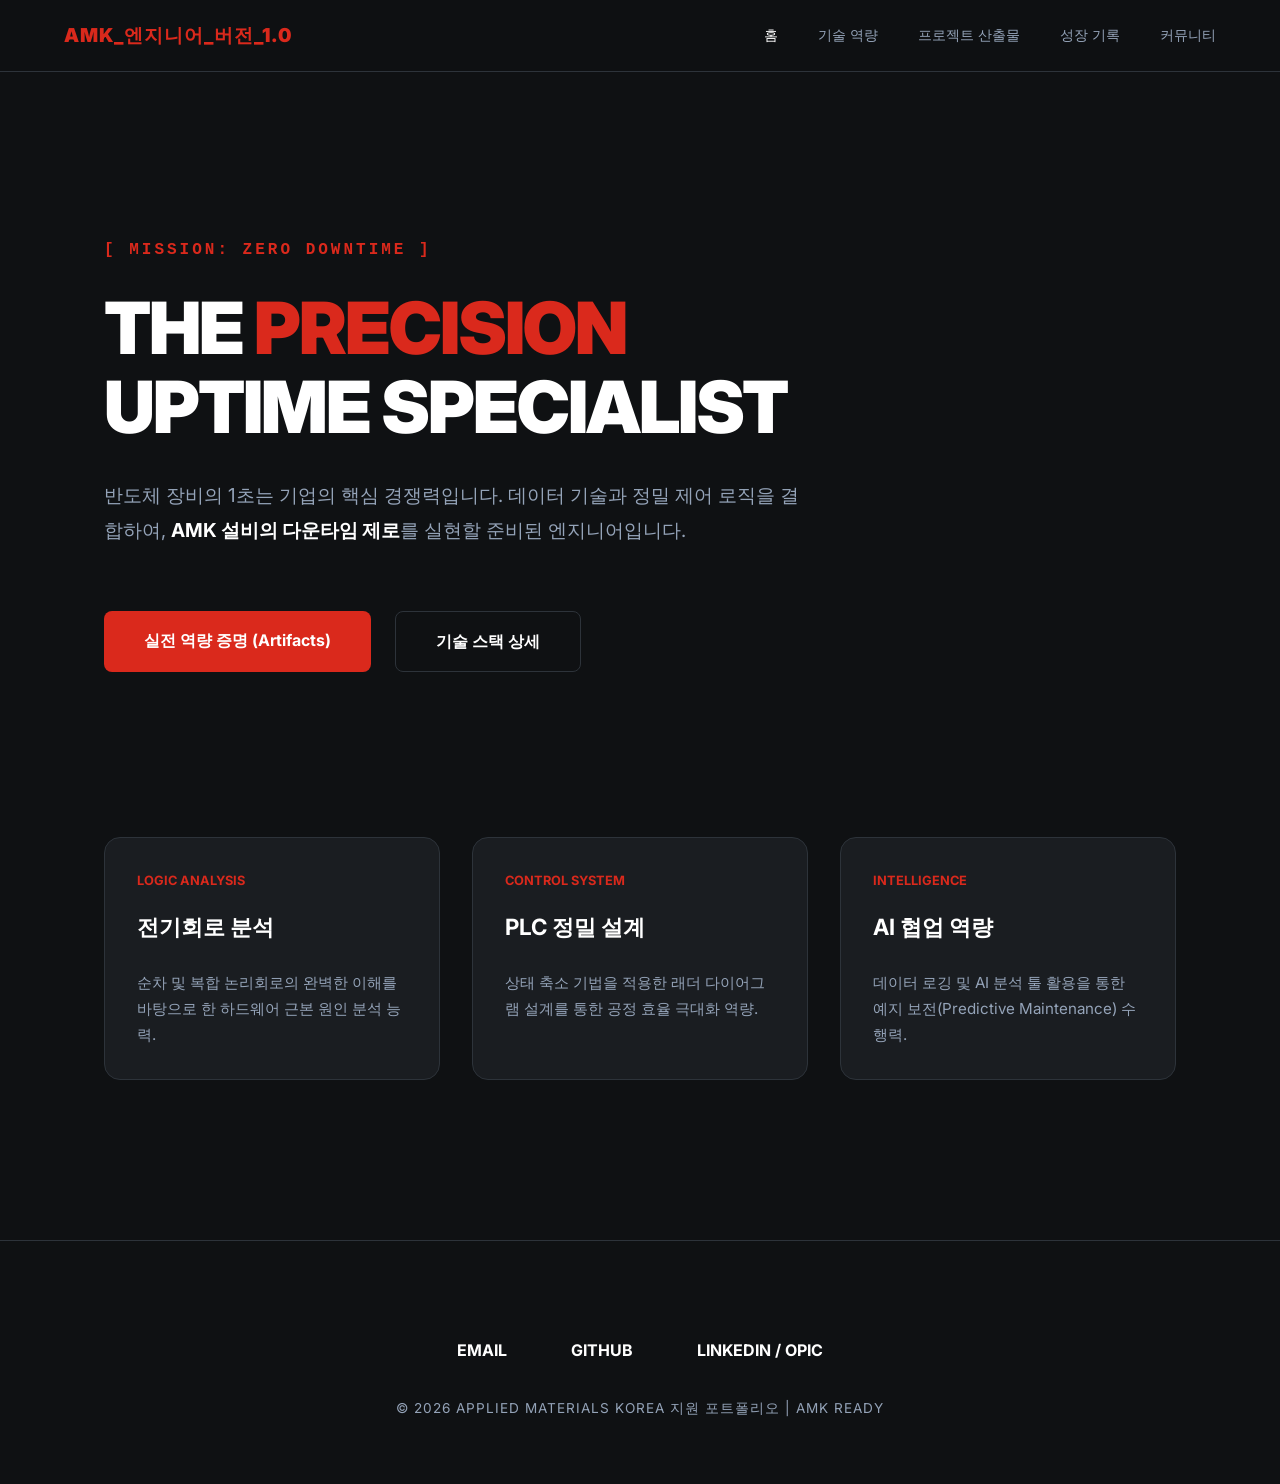
==== index.html @ 0b057149 "Add files via upload" ====
<!DOCTYPE html>
<html lang="ko">
<head>
    <meta charset="UTF-8">
    <meta name="viewport" content="width=device-width, initial-scale=1.0">
    <title>AMK Portfolio | Command Center</title>
    <link rel="stylesheet" href="index.css">
</head>
<body>
    <nav>
        <div class="logo">AMK_엔지니어_버전_1.0</div>
        <div class="nav-links">
            <a href="index.html" class="active">홈</a>
            <a href="stack.html">기술 역량</a>
            <a href="artifacts.html">프로젝트 산출물</a>
            <a href="log.html">성장 기록</a>
            <a href="community.html">커뮤니티</a>
        </div>
    </nav>

    <main class="container">
        <section class="hero animate-in">
            <p style="color: var(--primary-red); font-weight: 700; letter-spacing: 3px; margin-bottom: 1.5rem; font-family: 'Courier New', monospace;">[ MISSION: ZERO DOWNTIME ]</p>
            <h1>THE <span class="highlight">PRECISION</span><br>UPTIME SPECIALIST</h1>
            <p style="max-width: 700px; color: var(--text-muted); font-size: 1.2rem; line-height: 1.8; margin-bottom: 4rem;">
                반도체 장비의 1초는 기업의 핵심 경쟁력입니다. 데이터 기술과 정밀 제어 로직을 결합하여, 
                <span style="color: white; font-weight: bold;">AMK 설비의 다운타임 제로</span>를 실현할 준비된 엔지니어입니다.
            </p>
            
            <div style="display: flex; gap: 1.5rem; flex-wrap: wrap;">
                <a href="artifacts.html" class="cta-button">실전 역량 증명 (Artifacts)</a>
                <a href="stack.html" class="cta-button" style="background: transparent; border: 1px solid var(--border-color);">기술 스택 상세</a>
            </div>
        </section>

        <!-- 핵심 역량 인터랙티브 카드 -->
        <section style="display: grid; grid-template-columns: repeat(auto-fit, minmax(300px, 1fr)); gap: 2rem; padding-bottom: 10rem;">
            <div class="glass-card animate-in">
                <div style="font-size: 0.8rem; color: var(--primary-red); font-weight: bold; margin-bottom: 1rem;">LOGIC ANALYSIS</div>
                <h3 style="margin-bottom: 1.5rem; font-size: 1.4rem;">전기회로 분석</h3>
                <p style="color: var(--text-muted); font-size: 0.95rem;">순차 및 복합 논리회로의 완벽한 이해를 바탕으로 한 하드웨어 근본 원인 분석 능력.</p>
            </div>
            <div class="glass-card animate-in" style="transition-delay: 0.1s;">
                <div style="font-size: 0.8rem; color: var(--primary-red); font-weight: bold; margin-bottom: 1rem;">CONTROL SYSTEM</div>
                <h3 style="margin-bottom: 1.5rem; font-size: 1.4rem;">PLC 정밀 설계</h3>
                <p style="color: var(--text-muted); font-size: 0.95rem;">상태 축소 기법을 적용한 래더 다이어그램 설계를 통한 공정 효율 극대화 역량.</p>
            </div>
            <div class="glass-card animate-in" style="transition-delay: 0.2s;">
                <div style="font-size: 0.8rem; color: var(--primary-red); font-weight: bold; margin-bottom: 1rem;">INTELLIGENCE</div>
                <h3 style="margin-bottom: 1.5rem; font-size: 1.4rem;">AI 협업 역량</h3>
                <p style="color: var(--text-muted); font-size: 0.95rem;">데이터 로깅 및 AI 분석 툴 활용을 통한 예지 보전(Predictive Maintenance) 수행력.</p>
            </div>
        </section>
    </main>

    <footer>
        <div style="margin-bottom: 2rem; display: flex; justify-content: center; gap: 4rem; font-weight: bold; font-size: 1rem;">
            <a href="mailto:your-email@outlook.com" style="color: var(--text-main); text-decoration: none;">EMAIL</a>
            <a href="https://github.com/your-username" target="_blank" style="color: var(--text-main); text-decoration: none;">GITHUB</a>
            <a href="#" style="color: var(--text-main); text-decoration: none;">LINKEDIN / OPIC</a>
        </div>
        <p style="font-size: 0.85rem; color: var(--text-muted); letter-spacing: 1px;">&copy; 2026 APPLIED MATERIALS KOREA 지원 포트폴리오 | AMK READY</p>
    </footer>

    <script src="script.js"></script>
</body>
</html>
---- index.css ----
@import url('https://fonts.googleapis.com/css2?family=Inter:wght@300;400;700;900&display=swap');

:root {
    --primary-red: #da291c;
    --bg-dark: #0f1113; /* 약간의 네이비 톤이 섞인 자연스러운 다크 */
    --card-bg: #1a1d21;
    --text-main: #ffffff;
    --text-muted: #94a3b8;
    --border-color: #2d333a;
}

* { margin: 0; padding: 0; box-sizing: border-box; font-family: 'Inter', -apple-system, BlinkMacSystemFont, "Segoe UI", Roboto, sans-serif; }

body {
    background-color: var(--bg-dark);
    color: var(--text-main);
    overflow-x: hidden;
    line-height: 1.7;
}

.container { max-width: 1200px; margin: 0 auto; padding: 0 5%; }

/* Navigation: 더 깔끔하고 자연스럽게 */
nav {
    display: flex;
    justify-content: space-between;
    align-items: center;
    padding: 1.2rem 5%;
    background: rgba(15, 17, 19, 0.9);
    backdrop-filter: blur(10px);
    border-bottom: 1px solid var(--border-color);
    position: sticky;
    top: 0;
    z-index: 1000;
}

.logo { 
    font-weight: 900; 
    letter-spacing: 1px; 
    color: var(--primary-red); 
    font-size: 1.2rem;
}

.nav-links { display: flex; gap: 2.5rem; }
.nav-links a { 
    text-decoration: none; 
    color: var(--text-muted); 
    font-size: 0.9rem; 
    font-weight: 500;
    transition: 0.3s ease;
}
.nav-links a:hover, .nav-links a.active { color: var(--text-main); }

/* Hero Section: 과하지 않은 웅장함 */
.hero {
    min-height: 85vh;
    display: flex;
    flex-direction: column;
    justify-content: center;
    padding: 4rem 0;
}
.hero h1 { 
    font-size: 4.5rem; 
    font-weight: 900; 
    line-height: 1.1; 
    margin-bottom: 2rem; 
    letter-spacing: -2px; 
}
.highlight { color: var(--primary-red); }

/* Buttons: 둥근 모서리로 더 자연스럽게 */
.cta-button {
    display: inline-block;
    padding: 1rem 2.5rem;
    background: var(--primary-red);
    color: white;
    text-decoration: none;
    font-weight: 700;
    font-size: 1rem;
    border-radius: 8px;
    transition: 0.3s;
    text-align: center;
    border: none;
    cursor: pointer;
}
.cta-button:hover { 
    transform: translateY(-2px);
    box-shadow: 0 10px 25px rgba(218, 41, 28, 0.3);
}

/* Projects & Cards */
.glass-card {
    background: var(--card-bg);
    border: 1px solid var(--border-color);
    padding: 2rem;
    border-radius: 16px;
    transition: 0.4s cubic-bezier(0.4, 0, 0.2, 1);
}
.glass-card:hover { 
    border-color: var(--primary-red);
    transform: translateY(-5px);
}

.project-section {
    display: flex;
    gap: 4rem;
    align-items: center;
    margin: 8rem 0;
}
.image-placeholder {
    flex: 1;
    overflow: hidden;
    border-radius: 12px;
    border: 1px solid var(--border-color);
    aspect-ratio: 16/10;
}
.image-placeholder img { width: 100%; height: 100%; object-fit: cover; }

.so-what-box {
    margin-top: 2rem;
    padding: 1.5rem;
    border-radius: 12px;
    background: rgba(255, 255, 255, 0.03);
    border: 1px solid var(--border-color);
}

/* Animations */
.animate-in { opacity: 0; transform: translateY(20px); transition: 0.8s ease-out; }
.animate-in.visible { opacity: 1; transform: translateY(0); }

footer {
    padding: 6rem 5% 4rem;
    text-align: center;
    border-top: 1px solid var(--border-color);
    color: var(--text-muted);
}
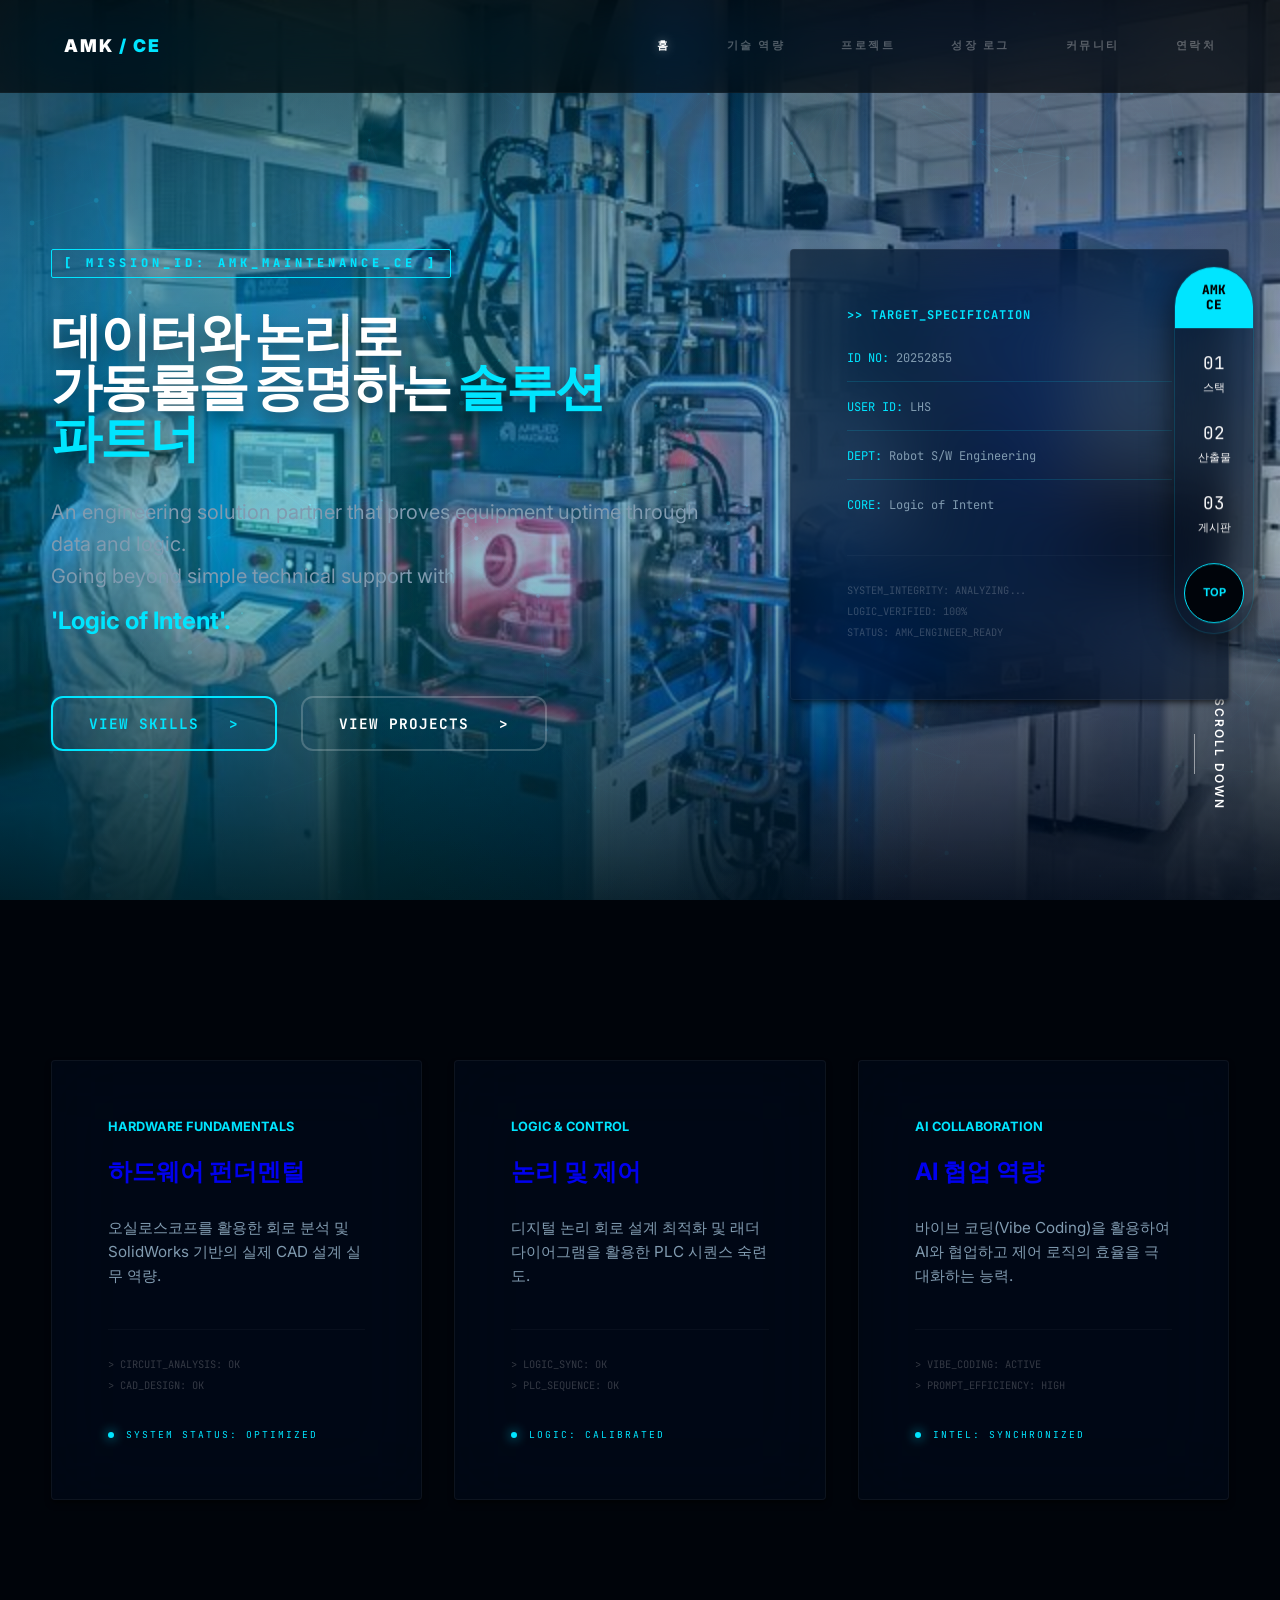
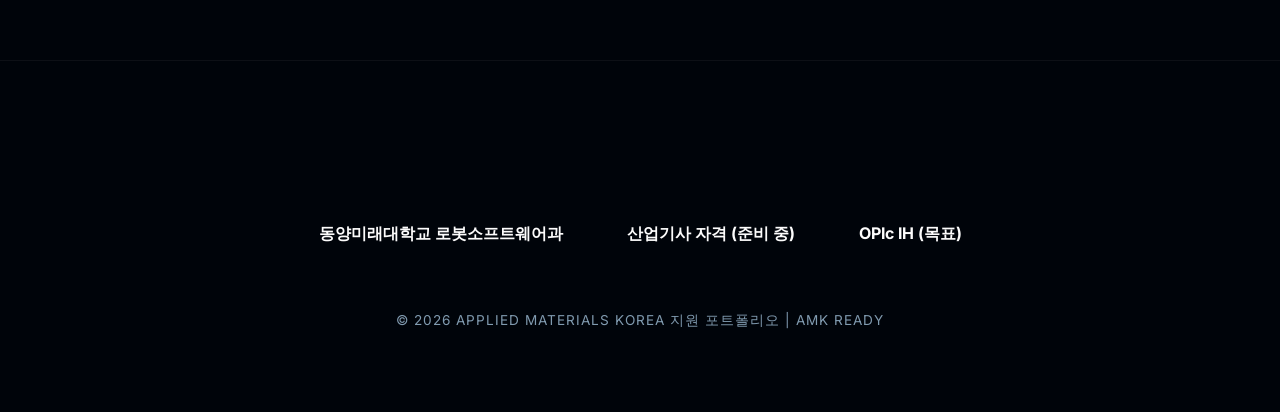
==== commit 2a0073f8: "Add files via upload" ====
--- a/index.html
+++ b/index.html
@@ -3,63 +3,127 @@
 <head>
     <meta charset="UTF-8">
     <meta name="viewport" content="width=device-width, initial-scale=1.0">
-    <title>AMK Portfolio | Command Center</title>
+    <title>LHS Portfolio | Command Center</title>
     <link rel="stylesheet" href="index.css">
 </head>
 <body>
+
     <nav>
-        <div class="logo">AMK_엔지니어_버전_1.0</div>
+        <div class="logo">AMK <span style="color: var(--primary-red);">/ CE</span></div>
         <div class="nav-links">
             <a href="index.html" class="active">홈</a>
-            <a href="stack.html">기술 역량</a>
-            <a href="artifacts.html">프로젝트 산출물</a>
-            <a href="log.html">성장 기록</a>
+            <a href="tech_stack.html">기술 역량</a>
+            <a href="project_artifacts.html">프로젝트</a>
+            <a href="growth_log.html">성장 로그</a>
             <a href="community.html">커뮤니티</a>
+            <a href="contact.html">연락처</a>
         </div>
     </nav>
 
-    <main class="container">
+    <main>
         <section class="hero animate-in">
-            <p style="color: var(--primary-red); font-weight: 700; letter-spacing: 3px; margin-bottom: 1.5rem; font-family: 'Courier New', monospace;">[ MISSION: ZERO DOWNTIME ]</p>
-            <h1>THE <span class="highlight">PRECISION</span><br>UPTIME SPECIALIST</h1>
-            <p style="max-width: 700px; color: var(--text-muted); font-size: 1.2rem; line-height: 1.8; margin-bottom: 4rem;">
-                반도체 장비의 1초는 기업의 핵심 경쟁력입니다. 데이터 기술과 정밀 제어 로직을 결합하여, 
-                <span style="color: white; font-weight: bold;">AMK 설비의 다운타임 제로</span>를 실현할 준비된 엔지니어입니다.
-            </p>
+            <div class="hero-bg-wrapper">
+                <div class="hero-bg-image" style="--hero-bg: url('assets/images/hero.png');"></div>
+            </div>
             
-            <div style="display: flex; gap: 1.5rem; flex-wrap: wrap;">
-                <a href="artifacts.html" class="cta-button">실전 역량 증명 (Artifacts)</a>
-                <a href="stack.html" class="cta-button" style="background: transparent; border: 1px solid var(--border-color);">기술 스택 상세</a>
+            <!-- ETS Style Scroll Down Indicator -->
+            <div class="scroll-indicator">SCROLL DOWN</div>
+
+            <div class="container">
+                <div class="split-layout">
+                    <div>
+                        <span class="mission-tag">[ MISSION_ID: AMK_MAINTENANCE_CE ]</span>
+                        <h1 class="ets-lang-ko" style="font-size: clamp(2.5rem, 4vw, 3.8rem); margin-bottom: 2rem; letter-spacing: -2px;">데이터와 논리로<br>가동률을 증명하는 <span style="color: var(--primary-red);">솔루션 파트너</span></h1>
+                        
+                        <p class="ets-lang-en" style="margin-bottom: 3.5rem; font-size: 1.25rem;">
+                            An engineering solution partner that proves equipment uptime through data and logic.<br>
+                            Going beyond simple technical support with <br><span style="color: var(--primary-red); font-weight: 700; font-size: 1.5rem; display: inline-block; margin-top: 10px;">'Logic of Intent'.</span>
+                        </p>
+                        
+                        <div style="display: flex; gap: 1.5rem; flex-wrap: wrap;">
+                            <a href="tech_stack.html" class="cta-button">View Skills &nbsp; &gt;</a>
+                            <a href="project_artifacts.html" class="cta-button" style="border-color: rgba(255,255,255,0.2); color: #fff;">View Projects &nbsp; &gt;</a>
+                        </div>
+                    </div>
+
+                    <div class="glass-card">
+                        <div style="font-family: 'JetBrains Mono', monospace; font-size: 0.75rem; color: var(--text-muted);">
+                            <p style="color: var(--primary-red); font-weight: bold; margin-bottom: 1.5rem; letter-spacing: 1px;">>> TARGET_SPECIFICATION</p>
+                            <ul style="list-style: none; padding: 0;">
+                                <li style="margin-bottom: 1rem; border-bottom: 1px solid var(--border-color); padding-bottom: 0.8rem;">
+                                    <span style="color: var(--primary-red);">ID NO:</span> 20252855
+                                </li>
+                                <li style="margin-bottom: 1rem; border-bottom: 1px solid var(--border-color); padding-bottom: 0.8rem;">
+                                    <span style="color: var(--primary-red);">USER ID:</span> LHS
+                                </li>
+                                <li style="margin-bottom: 1rem; border-bottom: 1px solid var(--border-color); padding-bottom: 0.8rem;">
+                                    <span style="color: var(--primary-red);">DEPT:</span> Robot S/W Engineering
+                                </li>
+                                <li style="margin-bottom: 1rem;">
+                                    <span style="color: var(--primary-red);">CORE:</span> Logic of Intent
+                                </li>
+                            </ul>
+                            <div class="tech-log">
+                                SYSTEM_INTEGRITY: ANALYZING...<br>
+                                LOGIC_VERIFIED: 100%<br>
+                                STATUS: AMK_ENGINEER_READY
+                            </div>
+                        </div>
+                    </div>
+                </div>
             </div>
         </section>
 
-        <!-- 핵심 역량 인터랙티브 카드 -->
-        <section style="display: grid; grid-template-columns: repeat(auto-fit, minmax(300px, 1fr)); gap: 2rem; padding-bottom: 10rem;">
-            <div class="glass-card animate-in">
-                <div style="font-size: 0.8rem; color: var(--primary-red); font-weight: bold; margin-bottom: 1rem;">LOGIC ANALYSIS</div>
-                <h3 style="margin-bottom: 1.5rem; font-size: 1.4rem;">전기회로 분석</h3>
-                <p style="color: var(--text-muted); font-size: 0.95rem;">순차 및 복합 논리회로의 완벽한 이해를 바탕으로 한 하드웨어 근본 원인 분석 능력.</p>
-            </div>
-            <div class="glass-card animate-in" style="transition-delay: 0.1s;">
-                <div style="font-size: 0.8rem; color: var(--primary-red); font-weight: bold; margin-bottom: 1rem;">CONTROL SYSTEM</div>
-                <h3 style="margin-bottom: 1.5rem; font-size: 1.4rem;">PLC 정밀 설계</h3>
-                <p style="color: var(--text-muted); font-size: 0.95rem;">상태 축소 기법을 적용한 래더 다이어그램 설계를 통한 공정 효율 극대화 역량.</p>
-            </div>
-            <div class="glass-card animate-in" style="transition-delay: 0.2s;">
-                <div style="font-size: 0.8rem; color: var(--primary-red); font-weight: bold; margin-bottom: 1rem;">INTELLIGENCE</div>
-                <h3 style="margin-bottom: 1.5rem; font-size: 1.4rem;">AI 협업 역량</h3>
-                <p style="color: var(--text-muted); font-size: 0.95rem;">데이터 로깅 및 AI 분석 툴 활용을 통한 예지 보전(Predictive Maintenance) 수행력.</p>
-            </div>
-        </section>
+        <div class="container">
+            <section style="display: grid; grid-template-columns: repeat(auto-fit, minmax(320px, 1fr)); gap: 2rem; padding: 10rem 0;">
+            <a href="tech_stack.html" class="glass-card animate-in" style="text-decoration: none; display: block;">
+                <div>
+                    <div style="font-size: 0.8rem; color: var(--primary-red); font-weight: bold; margin-bottom: 1rem;">HARDWARE FUNDAMENTALS</div>
+                    <h3 style="margin-bottom: 1.5rem; font-size: 1.5rem;">하드웨어 펀더멘털</h3>
+                    <p style="color: var(--text-muted); font-size: 0.95rem;">오실로스코프를 활용한 회로 분석 및 SolidWorks 기반의 실제 CAD 설계 실무 역량.</p>
+                </div>
+                <div>
+                    <div class="tech-log">> CIRCUIT_ANALYSIS: OK<br>> CAD_DESIGN: OK</div>
+                    <div class="status-indicator">SYSTEM STATUS: OPTIMIZED</div>
+                </div>
+            </a>
+            <a href="tech_stack.html" class="glass-card animate-in" style="transition-delay: 0.1s; text-decoration: none; display: block;">
+                <div>
+                    <div style="font-size: 0.8rem; color: var(--primary-red); font-weight: bold; margin-bottom: 1rem;">LOGIC & CONTROL</div>
+                    <h3 style="margin-bottom: 1.5rem; font-size: 1.5rem;">논리 및 제어</h3>
+                    <p style="color: var(--text-muted); font-size: 0.95rem;">디지털 논리 회로 설계 최적화 및 래더 다이어그램을 활용한 PLC 시퀀스 숙련도.</p>
+                </div>
+                <div>
+                    <div class="tech-log">> LOGIC_SYNC: OK<br>> PLC_SEQUENCE: OK</div>
+                    <div class="status-indicator">LOGIC: CALIBRATED</div>
+                </div>
+            </a>
+            <a href="tech_stack.html" class="glass-card animate-in" style="transition-delay: 0.2s; text-decoration: none; display: block;">
+                <div>
+                    <div style="font-size: 0.8rem; color: var(--primary-red); font-weight: bold; margin-bottom: 1rem;">AI COLLABORATION</div>
+                    <h3 style="margin-bottom: 1.5rem; font-size: 1.5rem;">AI 협업 역량</h3>
+                    <p style="color: var(--text-muted); font-size: 0.95rem;">바이브 코딩(Vibe Coding)을 활용하여 AI와 협업하고 제어 로직의 효율을 극대화하는 능력.</p>
+                </div>
+                <div>
+                    <div class="tech-log">> VIBE_CODING: ACTIVE<br>> PROMPT_EFFICIENCY: HIGH</div>
+                    <div class="status-indicator">INTEL: SYNCHRONIZED</div>
+                </div>
+            </a>
+            </section>
+        </div>
     </main>
 
+
     <footer>
-        <div style="margin-bottom: 2rem; display: flex; justify-content: center; gap: 4rem; font-weight: bold; font-size: 1rem;">
-            <a href="mailto:your-email@outlook.com" style="color: var(--text-main); text-decoration: none;">EMAIL</a>
-            <a href="https://github.com/your-username" target="_blank" style="color: var(--text-main); text-decoration: none;">GITHUB</a>
-            <a href="#" style="color: var(--text-main); text-decoration: none;">LINKEDIN / OPIC</a>
+        <div style="margin-bottom: 4rem; display: flex; justify-content: center; gap: 4rem; font-weight: bold; font-size: 1rem;">
+            <a href="#" style="color: var(--text-main); text-decoration: none;">동양미래대학교 로봇소프트웨어과</a>
+            <a href="#" style="color: var(--text-main); text-decoration: none;">산업기사 자격 (준비 중)</a>
+            <a href="#" style="color: var(--text-main); text-decoration: none;">OPIc IH (목표)</a>
         </div>
-        <p style="font-size: 0.85rem; color: var(--text-muted); letter-spacing: 1px;">&copy; 2026 APPLIED MATERIALS KOREA 지원 포트폴리오 | AMK READY</p>
+
+        <p style="font-size: 0.85rem; color: var(--text-muted); letter-spacing: 1px; margin-top: 4rem; text-align: center;">
+            &copy; 2026 APPLIED MATERIALS KOREA 지원 포트폴리오 | AMK READY
+        </p>
     </footer>
 
     <script src="script.js"></script>
--- a/index.css
+++ b/index.css
@@ -1,136 +1,567 @@
-@import url('https://fonts.googleapis.com/css2?family=Inter:wght@300;400;700;900&display=swap');
+@import url('https://fonts.googleapis.com/css2?family=Inter:wght@300;400;700;900&family=JetBrains+Mono:wght@400;700&display=swap');
 
 :root {
-    --primary-red: #da291c;
-    --bg-dark: #0f1113; /* 약간의 네이비 톤이 섞인 자연스러운 다크 */
-    --card-bg: #1a1d21;
-    --text-main: #ffffff;
-    --text-muted: #94a3b8;
-    --border-color: #2d333a;
-}
-
-* { margin: 0; padding: 0; box-sizing: border-box; font-family: 'Inter', -apple-system, BlinkMacSystemFont, "Segoe UI", Roboto, sans-serif; }
+    --primary-red: #00e5ff; /* Re-mapped to Cyan for the new Tech Ocean theme */
+    --primary-glow: rgba(0, 229, 255, 0.25);
+    --bg-dark: #00040a;
+    --card-bg: rgba(0, 10, 25, 0.6);
+    --text-main: #fcfcfc;
+    --text-muted: #809bb0; /* Bluish gray for matching tone */
+    --border-color: rgba(0, 229, 255, 0.15);
+    --accent-gray: #0a1128;
+}
+
+* { margin: 0; padding: 0; box-sizing: border-box; }
 
 body {
     background-color: var(--bg-dark);
+    /* Interactive Mouse Glow - Cyan Base */
+    background-image: 
+        radial-gradient(circle at var(--mouse-x, 50%) var(--mouse-y, 50%), rgba(0, 229, 255, 0.2) 0%, transparent 40%),
+        radial-gradient(circle at calc(100% - var(--mouse-x, 50%)) calc(100% - var(--mouse-y, 50%)), rgba(0, 100, 255, 0.1) 0%, transparent 40%);
+    background-attachment: fixed;
     color: var(--text-main);
     overflow-x: hidden;
-    line-height: 1.7;
-}
-
-.container { max-width: 1200px; margin: 0 auto; padding: 0 5%; }
-
-/* Navigation: 더 깔끔하고 자연스럽게 */
+    line-height: 1.6;
+    font-family: 'Inter', -apple-system, sans-serif;
+    padding-top: 0;
+    scroll-behavior: smooth;
+    -webkit-font-smoothing: antialiased;
+}
+
+/* Deep Network Background System */
+body::before {
+    content: '';
+    position: fixed;
+    top: 0; left: 0; width: 100%; height: 100%;
+    /* Deep oceanic blue base */
+    background: radial-gradient(circle at 50% 50%, #001228 0%, #00040a 100%);
+    z-index: -3;
+    pointer-events: none;
+}
+
+body::after {
+    content: '';
+    position: fixed;
+    top: 0; left: 0; width: 100%; height: 100%;
+    /* Glowing out-of-focus background particles (Depth of Field effect) */
+    background-image: 
+        radial-gradient(circle at 20% 30%, rgba(0, 229, 255, 0.15) 0%, transparent 60px),
+        radial-gradient(circle at 80% 60%, rgba(0, 229, 255, 0.1) 0%, transparent 80px),
+        radial-gradient(circle at 40% 80%, rgba(0, 150, 255, 0.2) 0%, transparent 100px),
+        radial-gradient(circle at 85% 15%, rgba(0, 100, 255, 0.15) 0%, transparent 70px),
+        radial-gradient(circle at 10% 90%, rgba(0, 229, 255, 0.1) 0%, transparent 90px),
+        radial-gradient(circle at 60% 10%, rgba(0, 150, 255, 0.15) 0%, transparent 60px);
+    background-size: 150vw 150vh;
+    filter: blur(6px);
+    opacity: 0.9;
+    z-index: -2;
+    pointer-events: none;
+    animation: floatingBokeh 60s linear infinite;
+}
+
+@keyframes floatingBokeh {
+    0% { background-position: 0% 0%; }
+    100% { background-position: 100% 100%; }
+}
+
+@keyframes backgroundMove {
+    0% { background-position: 0 0; }
+    100% { background-position: 500px 500px; }
+}
+
+.bg-glow-layer {
+    position: fixed;
+    top: 0; left: 0; width: 100%; height: 100%;
+    pointer-events: none;
+    z-index: -1;
+    overflow: hidden;
+}
+
+.glow-orb {
+    position: absolute;
+    width: 600px; height: 600px;
+    border-radius: 50%;
+    filter: blur(120px);
+    opacity: 0.15;
+    animation: orbFloat 20s ease-in-out infinite alternate;
+}
+
+@keyframes orbFloat {
+    0% { transform: translate(0, 0) scale(1); }
+    100% { transform: translate(100px, 50px) scale(1.2); }
+}
+
+.container { max-width: 1600px; margin: 0 auto; padding: 0 4%; }
+
+/* Navigation - Sleek & Premium */
 nav {
     display: flex;
     justify-content: space-between;
     align-items: center;
-    padding: 1.2rem 5%;
-    background: rgba(15, 17, 19, 0.9);
-    backdrop-filter: blur(10px);
-    border-bottom: 1px solid var(--border-color);
-    position: sticky;
-    top: 0;
-    z-index: 1000;
+    padding: 2rem 5%;
+    background: rgba(0, 0, 0, 0.7);
+    border-bottom: 1px solid rgba(255, 255, 255, 0.03);
+    position: fixed;
+    top: 0; left: 0; right: 0;
+    z-index: 2000;
+    backdrop-filter: blur(30px) saturate(180%);
+    transition: 0.5s cubic-bezier(0.2, 1, 0.3, 1);
 }
 
 .logo { 
     font-weight: 900; 
-    letter-spacing: 1px; 
-    color: var(--primary-red); 
-    font-size: 1.2rem;
-}
-
-.nav-links { display: flex; gap: 2.5rem; }
+    letter-spacing: 2px; 
+    color: #fff; 
+    font-size: 1.1rem;
+    text-transform: uppercase;
+}
+
+.nav-links { display: flex; gap: 3.5rem; }
 .nav-links a { 
     text-decoration: none; 
-    color: var(--text-muted); 
-    font-size: 0.9rem; 
-    font-weight: 500;
-    transition: 0.3s ease;
-}
-.nav-links a:hover, .nav-links a.active { color: var(--text-main); }
-
-/* Hero Section: 과하지 않은 웅장함 */
+    color: rgba(255,255,255,0.3); 
+    font-size: 0.7rem; 
+    font-weight: 800;
+    text-transform: uppercase;
+    letter-spacing: 2.5px;
+    transition: 0.5s;
+}
+.nav-links a:hover, .nav-links a.active { color: #fff; text-shadow: 0 0 10px rgba(255,255,255,0.3); }
+
+/* Ken Burns Animation for Backgrounds */
+@keyframes kenBurns {
+    0% { transform: scale(1) translate(0, 0); }
+    50% { transform: scale(1.1) translate(-1%, -1%); }
+    100% { transform: scale(1) translate(0, 0); }
+}
+
+/* Fancy Page Hero - Vibrant & Deep */
+.page-hero {
+    min-height: 55vh;
+    width: 100%;
+    position: relative;
+    overflow: hidden;
+    display: flex;
+    align-items: center;
+    padding-top: 120px;
+    background: transparent; /* Removed solid black */
+}
+
+.hero-bg-wrapper {
+    position: absolute;
+    top: 0; left: 0; width: 100%; height: 100%;
+    z-index: -1;
+    overflow: hidden;
+}
+
+.hero-bg-wrapper::after {
+    content: '';
+    position: absolute;
+    top: 0; left: 0; width: 100%; height: 100%;
+    /* Data Network Effect Theme */
+    background: 
+        radial-gradient(circle at 20% 50%, rgba(0, 229, 255, 0.3) 0%, transparent 70%),
+        radial-gradient(circle at 80% 40%, rgba(0, 100, 255, 0.2) 0%, transparent 70%),
+        linear-gradient(to bottom, rgba(0,4,10,0.4) 0%, transparent 60%, rgba(0,4,10,0.9) 100%);
+    z-index: 1;
+}
+
+.hero-bg-image {
+    width: 100%;
+    height: 100%;
+    background-image: var(--hero-bg);
+    background-size: cover;
+    background-position: center;
+    animation: kenBurns 40s ease-in-out infinite;
+    opacity: 0.8; /* Let the image show more clearly */
+}
+
+.page-hero h2 {
+    font-size: clamp(3.5rem, 8vw, 5.5rem) !important;
+    font-weight: 950 !important;
+    letter-spacing: -5px !important;
+    color: #fff;
+    text-shadow: 
+        0 10px 30px rgba(0,0,0,0.8),
+        0 0 40px rgba(0, 229, 255, 0.5);
+    text-transform: uppercase;
+}
+
 .hero {
-    min-height: 85vh;
-    display: flex;
-    flex-direction: column;
-    justify-content: center;
-    padding: 4rem 0;
-}
+    min-height: 100vh;
+    display: flex;
+    align-items: center;
+    position: relative;
+    padding-top: 100px;
+    background: none !important; /* Override previous background to use the new animated wrapper */
+    overflow: hidden;
+}
+
+.hero-container {
+    width: 100%;
+    position: absolute;
+    top: 0; left: 0; height: 100%;
+    z-index: -1;
+}
+
 .hero h1 { 
-    font-size: 4.5rem; 
+    font-size: clamp(2.5rem, 6vw, 4.8rem);
     font-weight: 900; 
-    line-height: 1.1; 
-    margin-bottom: 2rem; 
-    letter-spacing: -2px; 
-}
-.highlight { color: var(--primary-red); }
-
-/* Buttons: 둥근 모서리로 더 자연스럽게 */
+    line-height: 1; 
+    margin-bottom: 2.5rem; 
+    letter-spacing: -4px;
+    color: #fff;
+    filter: drop-shadow(0 10px 10px rgba(0,0,0,0.5));
+}
+
+.mission-tag {
+    font-family: 'JetBrains Mono', monospace;
+    font-size: 0.75rem;
+    font-weight: 800;
+    color: var(--primary-red);
+    letter-spacing: 4px;
+    margin-bottom: 2rem;
+    display: inline-block;
+    padding: 4px 12px;
+    border: 1px solid var(--primary-red);
+    background: rgba(212, 43, 33, 0.05);
+    border-radius: 2px;
+}
+
+/* Glassmorphism Evolution */
+.glass-card {
+    background: var(--card-bg);
+    backdrop-filter: blur(40px) saturate(200%);
+    -webkit-backdrop-filter: blur(40px) saturate(200%);
+    border: 1px solid rgba(255, 255, 255, 0.05);
+    padding: 3.5rem;
+    border-radius: 4px;
+    transition: 0.8s cubic-bezier(0.2, 1, 0.3, 1);
+    box-shadow: 
+        0 4px 6px -1px rgba(0, 0, 0, 0.5),
+        0 2px 4px -1px rgba(0, 0, 0, 0.3);
+}
+
+.glass-card:hover {
+    border-color: rgba(212, 43, 33, 0.4);
+    background: rgba(15, 15, 15, 0.8);
+    transform: translateY(-5px);
+    box-shadow: 
+        0 20px 40px -10px rgba(0, 0, 0, 0.8),
+        0 0 20px var(--primary-glow);
+}
+
+.status-indicator {
+    font-family: 'JetBrains Mono', monospace;
+    font-size: 0.6rem;
+    color: var(--primary-red);
+    display: flex;
+    align-items: center;
+    gap: 12px;
+    margin-top: 2rem;
+    letter-spacing: 2px;
+    text-transform: uppercase;
+}
+
+.status-indicator::before {
+    content: '';
+    width: 6px; height: 6px;
+    background: var(--primary-red);
+    border-radius: 50%;
+    box-shadow: 0 0 12px var(--primary-red);
+}
+
+/* Premium Buttons */
 .cta-button {
-    display: inline-block;
-    padding: 1rem 2.5rem;
-    background: var(--primary-red);
-    color: white;
+    display: inline-flex;
+    align-items: center;
+    gap: 12px;
+    padding: 14px 36px;
+    background: transparent;
+    color: var(--primary-red);
     text-decoration: none;
     font-weight: 700;
-    font-size: 1rem;
-    border-radius: 8px;
-    transition: 0.3s;
+    border-radius: 12px;
+    border: 2px solid var(--primary-red);
+    transition: all 0.3s cubic-bezier(0.4, 0, 0.2, 1);
+    font-family: 'JetBrains Mono', monospace;
+    font-size: 0.9rem;
+    letter-spacing: 1px;
+    text-transform: uppercase;
+}
+
+.cta-button:hover {
+    background: var(--primary-red);
+    color: #000;
+    transform: translateY(-2px);
+    box-shadow: 0 10px 20px rgba(0, 229, 255, 0.3);
+}
+
+/* ETS Style Scroll Down Indicator */
+.scroll-indicator {
+    position: absolute;
+    right: 4%;
+    bottom: 10%;
+    display: flex;
+    flex-direction: column;
+    align-items: center;
+    gap: 15px;
+    color: #fff;
+    font-size: 0.75rem;
+    letter-spacing: 2px;
+    font-weight: 600;
+    writing-mode: vertical-rl;
+    text-transform: uppercase;
+    animation: bounceVertical 2s infinite;
+}
+
+.scroll-indicator::after {
+    content: '';
+    width: 1px;
+    height: 40px;
+    background: rgba(255,255,255,0.5);
+    display: block;
+}
+
+@keyframes bounceVertical {
+    0%, 20%, 50%, 80%, 100% { transform: translateY(0); }
+    40% { transform: translateY(-10px); }
+    60% { transform: translateY(-5px); }
+}
+
+/* SSU Style Floating Quick Menu */
+.floating-menu {
+    position: fixed;
+    right: 2%;
+    top: 50%;
+    transform: translateY(-50%);
+    width: 80px;
+    background: rgba(0, 10, 25, 0.4);
+    backdrop-filter: blur(15px);
+    -webkit-backdrop-filter: blur(15px);
+    border: 1px solid var(--border-color);
+    border-radius: 40px;
+    z-index: 1000;
+    display: flex;
+    flex-direction: column;
+    align-items: center;
+    padding: 10px 0;
+    box-shadow: 0 10px 30px rgba(0,0,0,0.6);
+    overflow: hidden;
+}
+
+.floating-menu-header {
+    background: var(--primary-red);
+    color: #000;
+    width: 100%;
     text-align: center;
-    border: none;
-    cursor: pointer;
-}
-.cta-button:hover { 
-    transform: translateY(-2px);
-    box-shadow: 0 10px 25px rgba(218, 41, 28, 0.3);
-}
-
-/* Projects & Cards */
-.glass-card {
-    background: var(--card-bg);
+    padding: 15px 0;
+    font-weight: 900;
+    font-size: 0.8rem;
+    margin-bottom: 15px;
+    margin-top: -10px;
+    font-family: 'JetBrains Mono', monospace;
+    line-height: 1.2;
+}
+
+.floating-item {
+    display: flex;
+    flex-direction: column;
+    align-items: center;
+    justify-content: center;
+    width: 60px;
+    height: 60px;
+    border-radius: 50%;
+    margin-bottom: 10px;
+    color: var(--text-main);
+    text-decoration: none;
+    font-size: 0.7rem;
+    transition: 0.3s ease;
+}
+
+.floating-item:hover {
+    background: rgba(0, 229, 255, 0.15);
+    color: var(--primary-red);
+}
+
+.floating-item.top-btn {
+    background: #00040a;
+    border: 1px solid var(--primary-red);
+    color: var(--primary-red);
+    font-weight: 700;
+    margin-top: 10px;
+    margin-bottom: 0;
+}
+
+.floating-item.top-btn:hover {
+    background: var(--primary-red);
+    color: #000;
+}
+
+.tech-log {
+    font-family: 'JetBrains Mono', monospace;
+    color: rgba(255, 255, 255, 0.2);
+    font-size: 0.65rem;
+    margin-top: 2.5rem;
+    line-height: 2;
+    border-top: 1px solid rgba(255,255,255,0.03);
+    padding-top: 1.5rem;
+}
+
+.animate-in { 
+    opacity: 0; 
+    transform: translateY(30px) scale(0.98); 
+    transition: 1.5s cubic-bezier(0.2, 1, 0.3, 1); 
+}
+.animate-in.visible { opacity: 1; transform: translateY(0) scale(1); }
+
+footer {
+    padding: 12rem 5% 6rem;
+    border-top: 1px solid rgba(255,255,255,0.02);
+}
+
+/* Responsiveness & Completeness Enrichment */
+@media (max-width: 1200px) {
+    .container { padding: 0 6%; }
+    .hero h1 { font-size: 3.8rem; letter-spacing: -3px; }
+}
+
+@media (max-width: 992px) {
+    .split-layout { grid-template-columns: 1fr; gap: 4rem; }
+    .hero { padding-top: 150px; text-align: center; }
+    .hero h1 { font-size: 3.2rem; }
+    .mission-tag { margin: 0 auto 2rem; display: table; }
+    .glass-card { margin: 0 auto; width: 100%; max-width: 500px; padding: 2.5rem; }
+    .cta-button { width: 100%; text-align: center; justify-content: center; }
+    nav { padding: 1.5rem 6%; }
+    .nav-links { gap: 1.5rem; }
+    .nav-links a { font-size: 0.65rem; letter-spacing: 1.5px; }
+    .floating-menu { display: none; } /* Hide floating menu on smaller screens */
+}
+
+@media (max-width: 768px) {
+    .hero h1 { font-size: 2.8rem; letter-spacing: -2px; }
+    .nav-links { display: none; } /* Mobile Menu Placeholder or hidden for simplicity */
+    .container { padding: 0 8%; }
+    footer { padding: 8rem 5% 4rem; flex-direction: column; text-align: center; gap: 2rem; }
+    footer div { flex-direction: column; gap: 1.5rem; }
+    .project-section { flex-direction: column !important; gap: 3rem; }
+    .image-placeholder { width: 100%; height: 300px; }
+}
+
+@media (max-width: 480px) {
+    .hero h1 { font-size: 2.2rem; }
+    .glass-card { padding: 1.8rem; }
+    .mission-tag { font-size: 0.6rem; letter-spacing: 2px; }
+    .logo { font-size: 0.9rem; }
+    .cta-button { padding: 1rem 2rem; font-size: 0.7rem; }
+}
+
+/* Accessibility & Utility */
+.sr-only {
+    position: absolute;
+    width: 1px;
+    height: 1px;
+    padding: 0;
+    margin: -1px;
+    overflow: hidden;
+    clip: rect(0, 0, 0, 0);
+    white-space: nowrap;
+    border-width: 0;
+}
+
+/* Scroll Snap for smoother experience (Optional but Premium) */
+html {
+    scroll-padding-top: 100px;
+}
+
+/* Optimized Loading Overlay Support */
+.loading-hidden {
+    opacity: 0;
+    visibility: hidden;
+    transition: 0.5s ease-out;
+}
+
+.project-section {
+    display: grid;
+    grid-template-columns: 1fr 1fr;
+    gap: 6rem;
+    align-items: center;
+    margin: 12rem 0;
+}
+
+.split-layout {
+    display: grid;
+    grid-template-columns: 1.2fr 0.8fr;
+    gap: 5rem;
+    align-items: start;
+}
+
+.image-placeholder {
+    width: 100%;
+    height: 480px;
+    background: #111;
+    border-radius: 24px;   /* Match ETS soft rounded corners */
+    display: flex;
+    align-items: center;
+    justify-content: center;
+    font-family: 'JetBrains Mono', monospace;
+    color: var(--text-muted);
     border: 1px solid var(--border-color);
-    padding: 2rem;
-    border-radius: 16px;
-    transition: 0.4s cubic-bezier(0.4, 0, 0.2, 1);
-}
-.glass-card:hover { 
-    border-color: var(--primary-red);
-    transform: translateY(-5px);
-}
-
-.project-section {
-    display: flex;
-    gap: 4rem;
-    align-items: center;
-    margin: 8rem 0;
-}
-.image-placeholder {
-    flex: 1;
-    overflow: hidden;
-    border-radius: 12px;
-    border: 1px solid var(--border-color);
-    aspect-ratio: 16/10;
-}
-.image-placeholder img { width: 100%; height: 100%; object-fit: cover; }
+    position: relative;
+    overflow: hidden;
+    box-shadow: 0 30px 60px rgba(0,0,0,0.6);
+}
+
+/* ETS Style Dual Language Vibe */
+.ets-lang-ko {
+    font-size: 2.2rem;
+    font-weight: 800;
+    line-height: 1.4;
+    color: #fff;
+    margin-bottom: 0.8rem;
+    word-break: keep-all;
+}
+
+.ets-lang-en {
+    font-size: 1.1rem;
+    color: var(--text-muted);
+    font-weight: 400;
+    line-height: 1.6;
+}
+
+.image-placeholder img { width: 100%; height: 100%; object-fit: cover; transition: 1s ease; }
+.image-placeholder:hover img { transform: scale(1.05); }
+
+.image-placeholder::after {
+    content: 'AMK_V1.1_IMAGE_SCAN_COMPLETED';
+    position: absolute; bottom: 15px; right: 15px;
+    font-family: 'JetBrains Mono', monospace;
+    font-size: 0.6rem; color: var(--primary-red);
+    background: rgba(0,0,0,0.8); padding: 5px 10px;
+    border-radius: 2px;
+}
 
 .so-what-box {
-    margin-top: 2rem;
-    padding: 1.5rem;
-    border-radius: 12px;
-    background: rgba(255, 255, 255, 0.03);
-    border: 1px solid var(--border-color);
-}
-
-/* Animations */
-.animate-in { opacity: 0; transform: translateY(20px); transition: 0.8s ease-out; }
+    margin-top: 3rem;
+    padding: 2.5rem;
+    background: rgba(218, 41, 28, 0.02);
+    border-left: 2px solid var(--primary-red);
+    border-radius: 0 8px 8px 0;
+}
+
+.animate-in { opacity: 0; transform: translateY(40px); transition: 1.2s cubic-bezier(0.2, 1, 0.3, 1); }
 .animate-in.visible { opacity: 1; transform: translateY(0); }
 
 footer {
-    padding: 6rem 5% 4rem;
-    text-align: center;
-    border-top: 1px solid var(--border-color);
-    color: var(--text-muted);
-}
+    padding: 10rem 5% 5rem;
+    border-top: 1px solid rgba(255, 255, 255, 0.05);
+}
+
+@media (max-width: 968px) {
+    .nav-links { display: none; }
+    .hero h1 { font-size: 3rem; }
+    .project-section, .split-layout { grid-template-columns: 1fr; gap: 4rem; }
+}
+
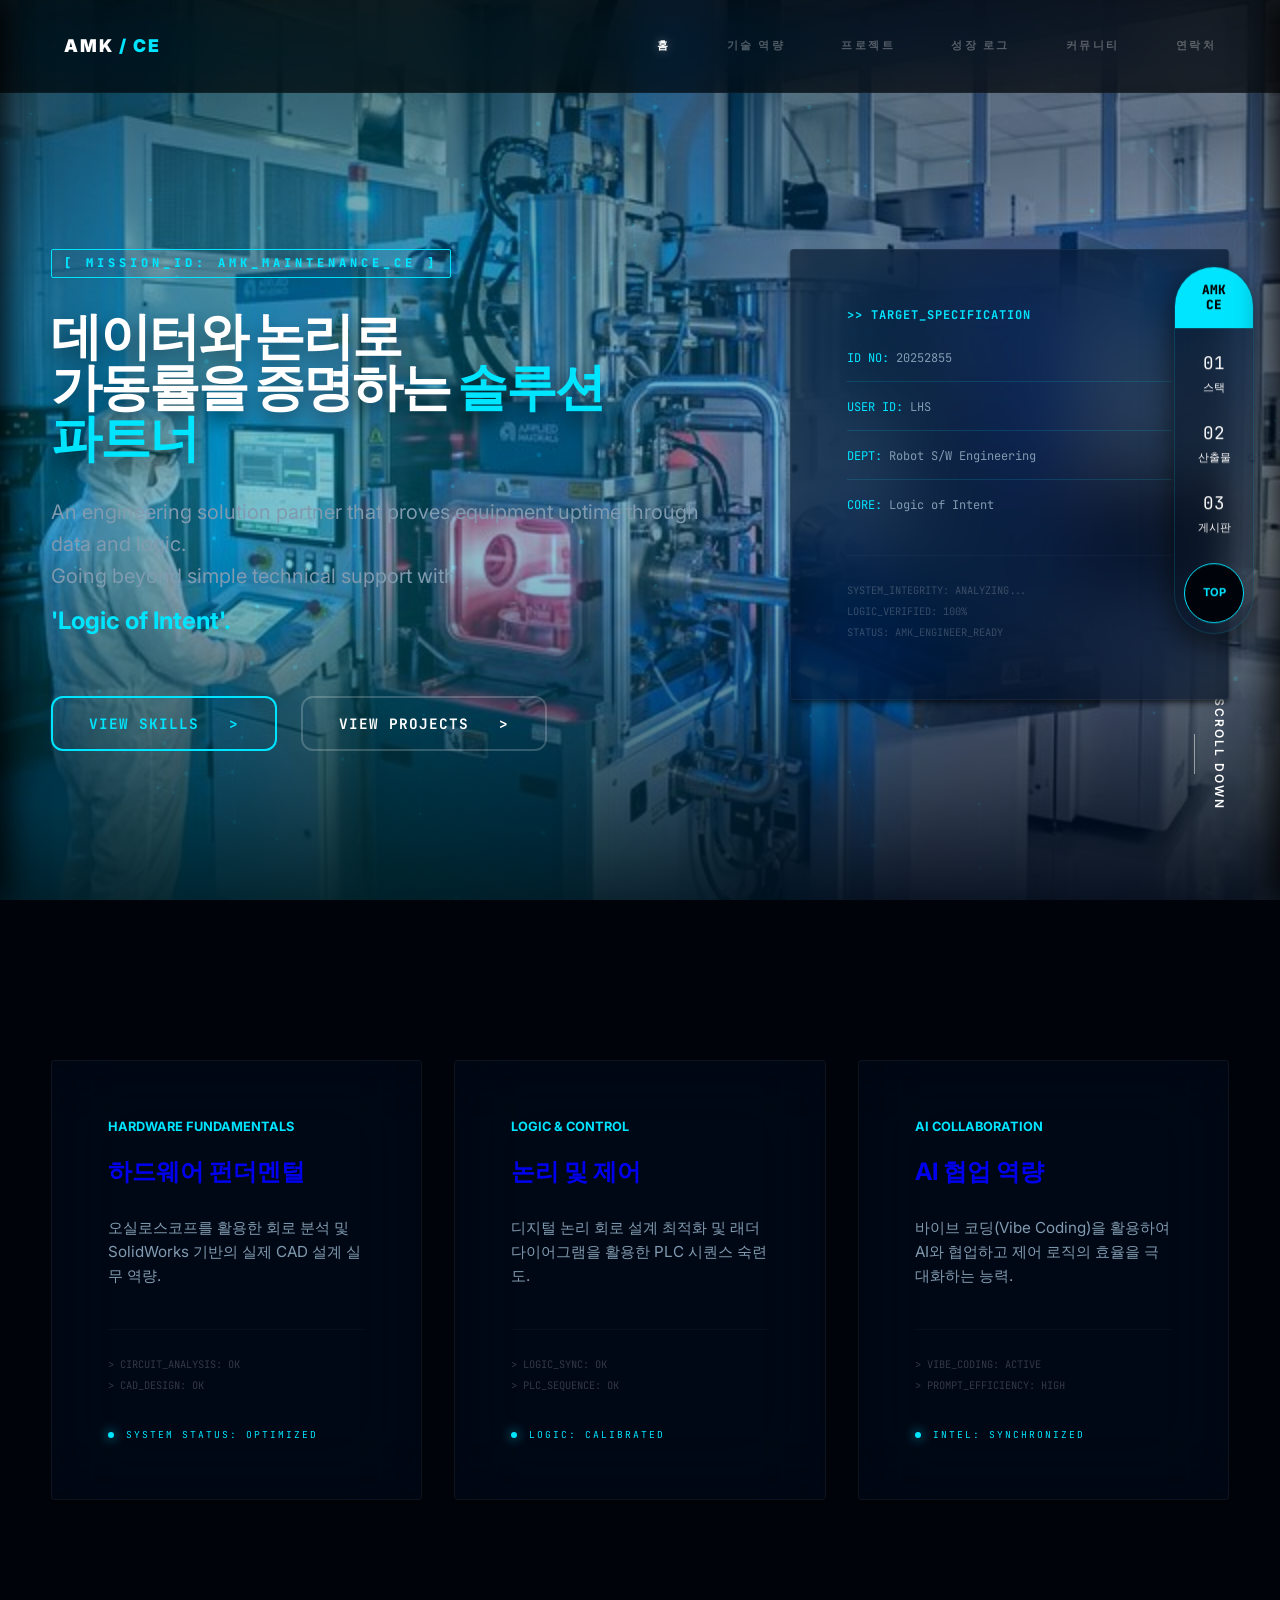
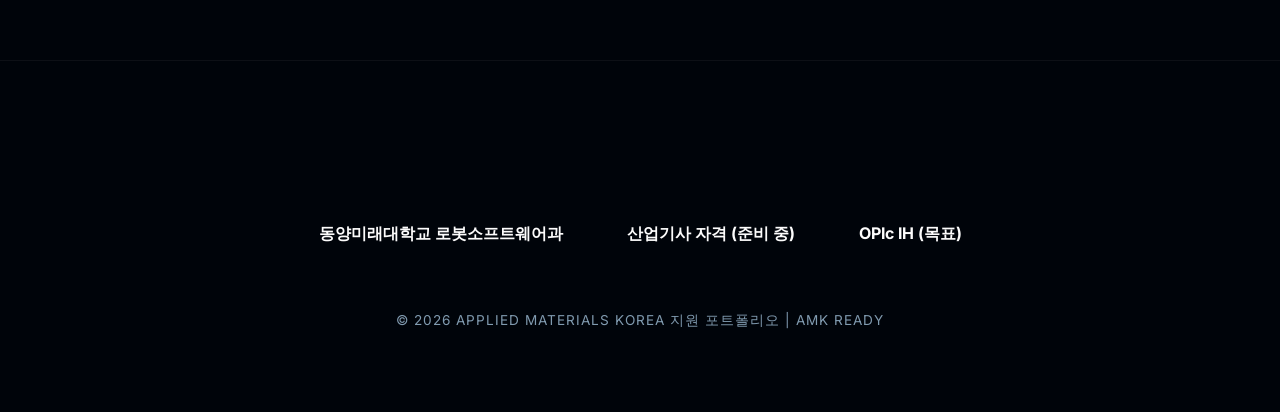
==== commit a91a41d2: "Add files via upload" ====
--- a/index.html
+++ b/index.html
@@ -2,12 +2,43 @@
 <html lang="ko">
 <head>
     <meta charset="UTF-8">
-    <meta name="viewport" content="width=device-width, initial-scale=1.0">
+    <meta name="viewport" content="width=1280">
     <title>LHS Portfolio | Command Center</title>
     <link rel="stylesheet" href="index.css">
+    <script>
+        if (sessionStorage.getItem('hasSeenIntro')) {
+            document.write('<style>#opening-sequence { display: none !important; }</style>');
+        }
+    </script>
 </head>
 <body>
 
+    <!-- Robot Arm Opening Sequence -->
+    <div id="opening-sequence" class="robot-arm-opening">
+        <div class="split-door door-left"></div>
+        <div class="split-door door-right"></div>
+        <div class="arm-container">
+            <svg width="200" height="350" viewBox="0 0 200 350" class="robot-arm-svg">
+                <!-- Upper Arm -->
+                <rect x="80" y="0" width="40" height="200" fill="#151515" stroke="var(--primary-red)" stroke-width="2"/>
+                <line x1="100" y1="0" x2="100" y2="200" stroke="#333" stroke-width="10"/>
+                <!-- Joint -->
+                <circle cx="100" cy="200" r="30" fill="#0a0a0a" stroke="var(--primary-red)" stroke-width="3"/>
+                <circle cx="100" cy="200" r="10" fill="var(--primary-red)" class="pulse-light"/>
+                <!-- Base / Wrist -->
+                <path d="M 60 210 L 140 210 L 130 260 L 70 260 Z" fill="#151515" stroke="var(--primary-red)" stroke-width="2"/>
+                <!-- Left Finger -->
+                <g class="finger-left">
+                    <path d="M 70 260 L 30 330 L 50 340 L 85 260 Z" fill="#222" stroke="var(--primary-red)" stroke-width="2"/>
+                </g>
+                <!-- Right Finger -->
+                <g class="finger-right">
+                    <path d="M 130 260 L 170 330 L 150 340 L 115 260 Z" fill="#222" stroke="var(--primary-red)" stroke-width="2"/>
+                </g>
+            </svg>
+        </div>
+        <div class="system-msg">ROBOTIC INTERFACE ENGAGED...</div>
+    </div>
     <nav>
         <div class="logo">AMK <span style="color: var(--primary-red);">/ CE</span></div>
         <div class="nav-links">
--- a/index.css
+++ b/index.css
@@ -21,7 +21,8 @@
         radial-gradient(circle at calc(100% - var(--mouse-x, 50%)) calc(100% - var(--mouse-y, 50%)), rgba(0, 100, 255, 0.1) 0%, transparent 40%);
     background-attachment: fixed;
     color: var(--text-main);
-    overflow-x: hidden;
+    overflow-x: auto;
+    min-width: 1280px; /* 모바일/PC 모두 동일한 1280px 레이아웃 유지 */
     line-height: 1.6;
     font-family: 'Inter', -apple-system, sans-serif;
     padding-top: 0;
@@ -421,42 +422,7 @@
     border-top: 1px solid rgba(255,255,255,0.02);
 }
 
-/* Responsiveness & Completeness Enrichment */
-@media (max-width: 1200px) {
-    .container { padding: 0 6%; }
-    .hero h1 { font-size: 3.8rem; letter-spacing: -3px; }
-}
-
-@media (max-width: 992px) {
-    .split-layout { grid-template-columns: 1fr; gap: 4rem; }
-    .hero { padding-top: 150px; text-align: center; }
-    .hero h1 { font-size: 3.2rem; }
-    .mission-tag { margin: 0 auto 2rem; display: table; }
-    .glass-card { margin: 0 auto; width: 100%; max-width: 500px; padding: 2.5rem; }
-    .cta-button { width: 100%; text-align: center; justify-content: center; }
-    nav { padding: 1.5rem 6%; }
-    .nav-links { gap: 1.5rem; }
-    .nav-links a { font-size: 0.65rem; letter-spacing: 1.5px; }
-    .floating-menu { display: none; } /* Hide floating menu on smaller screens */
-}
-
-@media (max-width: 768px) {
-    .hero h1 { font-size: 2.8rem; letter-spacing: -2px; }
-    .nav-links { display: none; } /* Mobile Menu Placeholder or hidden for simplicity */
-    .container { padding: 0 8%; }
-    footer { padding: 8rem 5% 4rem; flex-direction: column; text-align: center; gap: 2rem; }
-    footer div { flex-direction: column; gap: 1.5rem; }
-    .project-section { flex-direction: column !important; gap: 3rem; }
-    .image-placeholder { width: 100%; height: 300px; }
-}
-
-@media (max-width: 480px) {
-    .hero h1 { font-size: 2.2rem; }
-    .glass-card { padding: 1.8rem; }
-    .mission-tag { font-size: 0.6rem; letter-spacing: 2px; }
-    .logo { font-size: 0.9rem; }
-    .cta-button { padding: 1rem 2rem; font-size: 0.7rem; }
-}
+/* PC Fixed Layout - Responsive Media Queries Removed */
 
 /* Accessibility & Utility */
 .sr-only {
@@ -559,9 +525,100 @@
     border-top: 1px solid rgba(255, 255, 255, 0.05);
 }
 
-@media (max-width: 968px) {
-    .nav-links { display: none; }
-    .hero h1 { font-size: 3rem; }
-    .project-section, .split-layout { grid-template-columns: 1fr; gap: 4rem; }
-}
-
+ 
+
+/* --- Robot Arm Opening Sequence --- */
+#opening-sequence.robot-arm-opening {
+    position: fixed;
+    top: 0; left: 0; width: 100%; height: 100%;
+    z-index: 9999;
+    pointer-events: none;
+    display: flex;
+    justify-content: center;
+    align-items: center;
+    overflow: hidden;
+}
+
+.split-door {
+    position: absolute;
+    top: 0;
+    width: 50%;
+    height: 100%;
+    background: #00040a;
+    transition: transform 1.5s cubic-bezier(0.8, 0, 0.2, 1);
+    z-index: 10;
+    border-right: 2px solid rgba(0, 229, 255, 0.3);
+}
+.door-left { left: 0; border-right: 2px solid var(--primary-red); box-shadow: 10px 0 30px rgba(0,0,0,0.8); }
+.door-right { right: 0; border-left: 2px solid var(--primary-red); box-shadow: -10px 0 30px rgba(0,0,0,0.8); }
+
+#opening-sequence.robot-arm-opening.opened .door-left { transform: translateX(-100%); }
+#opening-sequence.robot-arm-opening.opened .door-right { transform: translateX(100%); }
+
+.arm-container {
+    position: absolute;
+    top: -350px;
+    z-index: 20;
+    animation: armDrop 3.5s forwards;
+}
+
+.robot-arm-svg {
+    filter: drop-shadow(0 15px 15px rgba(0,0,0,0.8));
+}
+
+.finger-left {
+    transform-origin: 70px 260px;
+    animation: grabLeft 3.5s forwards;
+}
+.finger-right {
+    transform-origin: 130px 260px;
+    animation: grabRight 3.5s forwards;
+}
+
+.pulse-light {
+    animation: lightPulse 0.5s infinite alternate;
+}
+
+.system-msg {
+    position: absolute;
+    bottom: 20%;
+    z-index: 15;
+    font-family: 'JetBrains Mono', monospace;
+    color: var(--primary-red);
+    font-size: 1.2rem;
+    letter-spacing: 4px;
+    opacity: 0;
+    animation: msgFade 3.5s forwards;
+}
+
+@keyframes armDrop {
+    0% { top: -350px; }
+    20% { top: -20px; }
+    50% { top: -20px; }
+    70% { top: -100px; }
+    100% { top: -500px; }
+}
+
+@keyframes grabLeft {
+    0%, 25% { transform: rotate(0deg); }
+    35%, 65% { transform: rotate(15deg); }
+    80%, 100% { transform: rotate(0deg); }
+}
+
+@keyframes grabRight {
+    0%, 25% { transform: rotate(0deg); }
+    35%, 65% { transform: rotate(-15deg); }
+    80%, 100% { transform: rotate(0deg); }
+}
+
+@keyframes msgFade {
+    0%, 20% { opacity: 0; }
+    30%, 60% { opacity: 1; }
+    80%, 100% { opacity: 0; }
+}
+@keyframes lightPulse { 0% { fill: #fff; } 100% { fill: var(--primary-red); } }
+
+/* 오프닝 이미 본 경우 깜빡임 없이 즉시 제거 */
+.no-intro #opening-sequence {
+    display: none !important;
+}
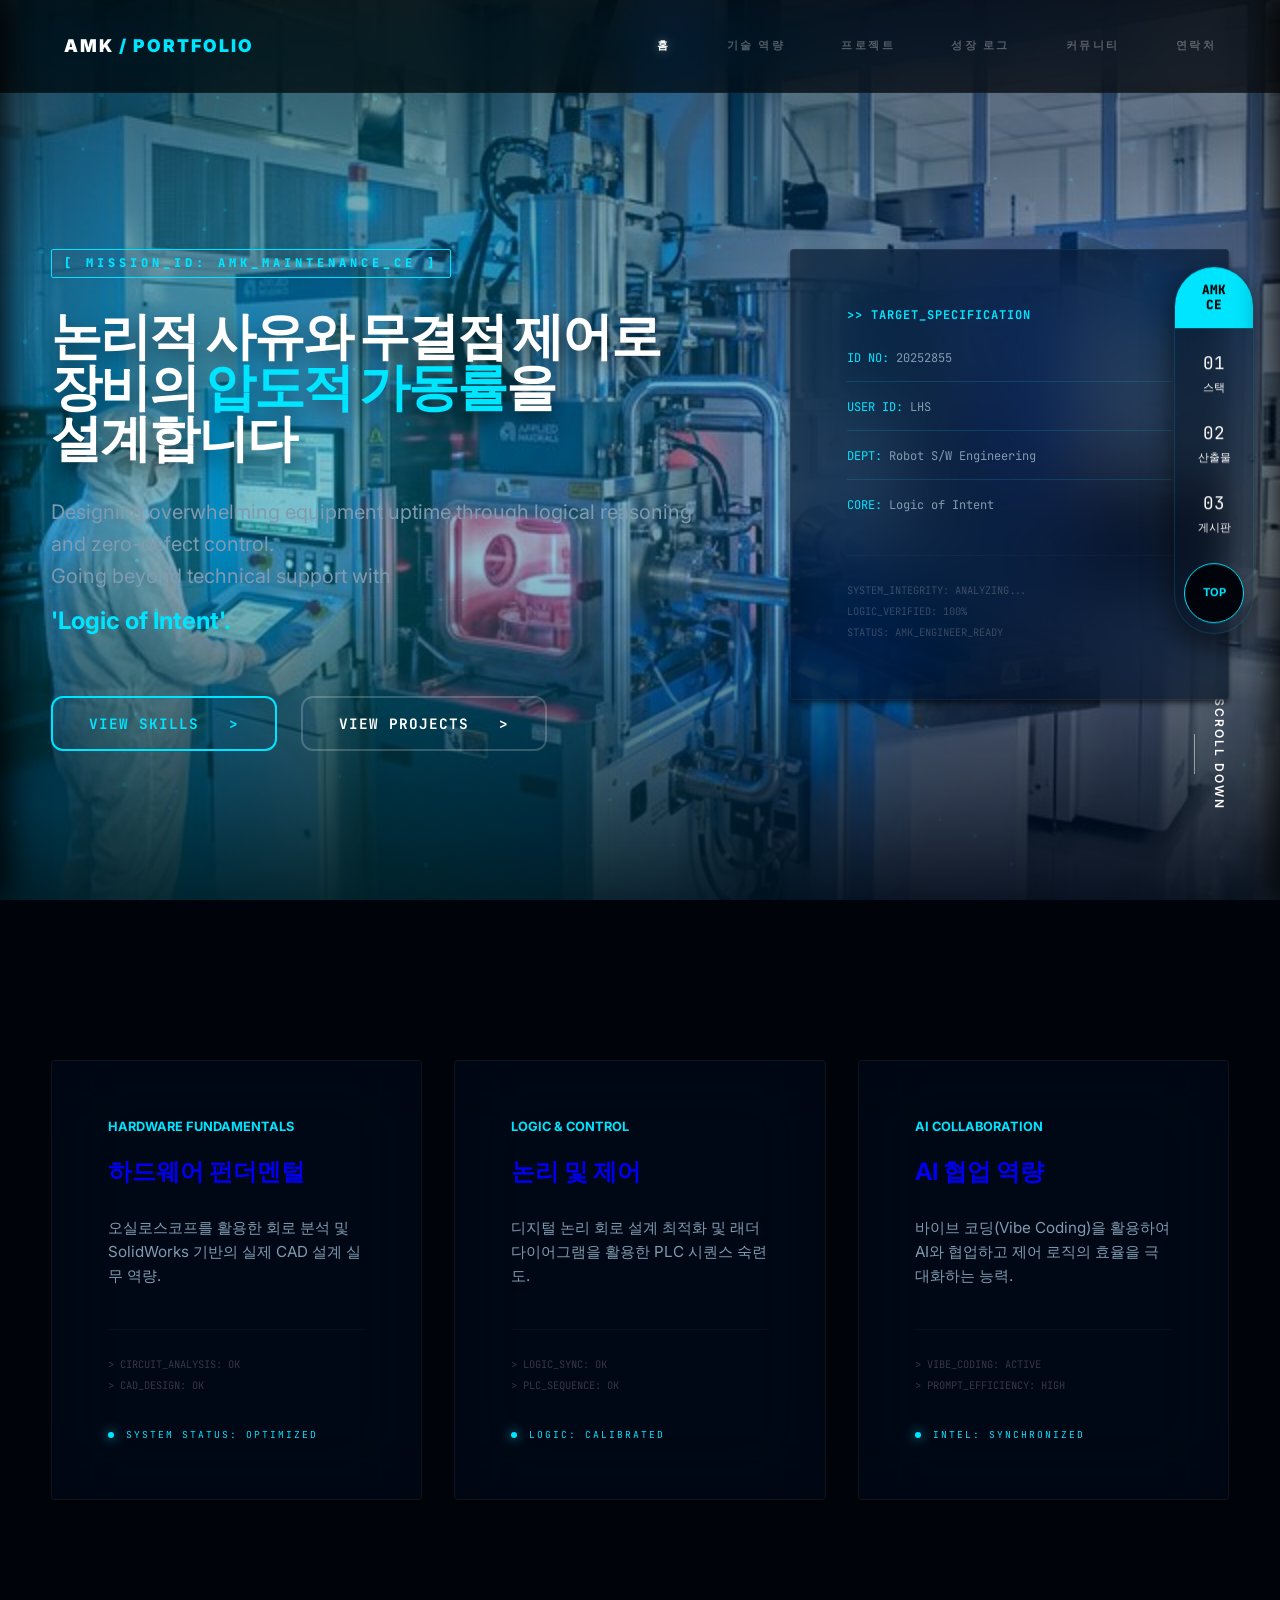
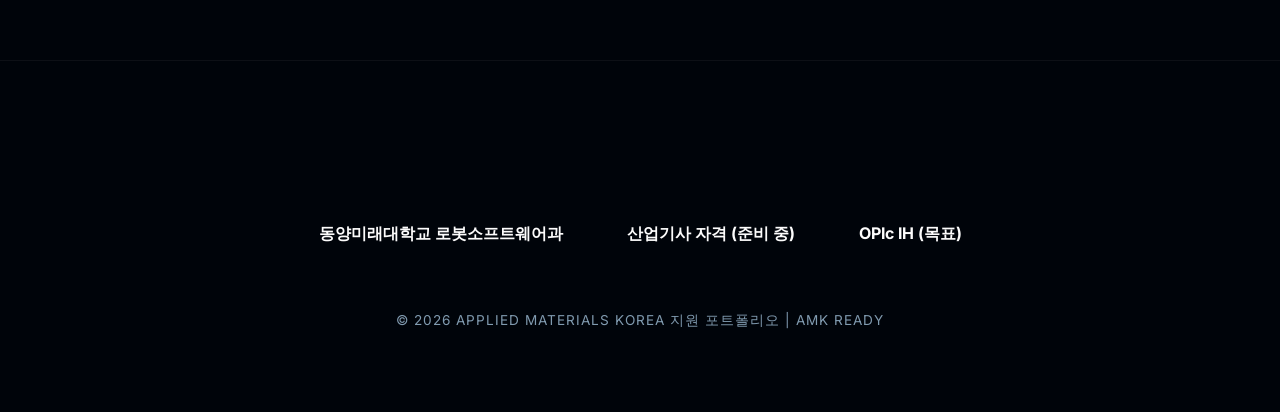
==== commit cb57a6d2: "Add files via upload" ====
--- a/index.html
+++ b/index.html
@@ -40,7 +40,7 @@
         <div class="system-msg">ROBOTIC INTERFACE ENGAGED...</div>
     </div>
     <nav>
-        <div class="logo">AMK <span style="color: var(--primary-red);">/ CE</span></div>
+        <div class="logo">AMK <span style="color: var(--primary-red);">/ PORTFOLIO</span></div>
         <div class="nav-links">
             <a href="index.html" class="active">홈</a>
             <a href="tech_stack.html">기술 역량</a>
@@ -64,11 +64,11 @@
                 <div class="split-layout">
                     <div>
                         <span class="mission-tag">[ MISSION_ID: AMK_MAINTENANCE_CE ]</span>
-                        <h1 class="ets-lang-ko" style="font-size: clamp(2.5rem, 4vw, 3.8rem); margin-bottom: 2rem; letter-spacing: -2px;">데이터와 논리로<br>가동률을 증명하는 <span style="color: var(--primary-red);">솔루션 파트너</span></h1>
+                        <h1 class="ets-lang-ko" style="font-size: clamp(2.5rem, 4vw, 3.8rem); margin-bottom: 2rem; letter-spacing: -2px;">논리적 사유와 무결점 제어로<br>장비의 <span style="color: var(--primary-red);">압도적 가동률</span>을 설계합니다</h1>
                         
                         <p class="ets-lang-en" style="margin-bottom: 3.5rem; font-size: 1.25rem;">
-                            An engineering solution partner that proves equipment uptime through data and logic.<br>
-                            Going beyond simple technical support with <br><span style="color: var(--primary-red); font-weight: 700; font-size: 1.5rem; display: inline-block; margin-top: 10px;">'Logic of Intent'.</span>
+                            Designing overwhelming equipment uptime through logical reasoning and zero-defect control.<br>
+                            Going beyond technical support with <br><span style="color: var(--primary-red); font-weight: 700; font-size: 1.5rem; display: inline-block; margin-top: 10px;">'Logic of Intent'.</span>
                         </p>
                         
                         <div style="display: flex; gap: 1.5rem; flex-wrap: wrap;">
@@ -142,6 +142,7 @@
             </a>
             </section>
         </div>
+
     </main>
 
 
--- a/index.css
+++ b/index.css
@@ -622,3 +622,157 @@
 .no-intro #opening-sequence {
     display: none !important;
 }
+
+/* --- Academic Curriculum Roadmap --- */
+.curriculum-roadmap {
+    margin-top: 8rem;
+    display: grid;
+    grid-template-columns: 260px 1fr 260px;
+    gap: 2.5rem;
+    align-items: stretch;
+}
+
+.curriculum-column {
+    background: rgba(255, 255, 255, 0.01);
+    border: 1px solid var(--border-color);
+    border-radius: 24px;
+    padding: 2.5rem;
+    display: flex;
+    flex-direction: column;
+}
+
+.curriculum-category {
+    font-family: 'JetBrains Mono', monospace;
+    color: var(--primary-red);
+    font-size: 0.8rem;
+    font-weight: 800;
+    letter-spacing: 3px;
+    margin-bottom: 2rem;
+    display: flex;
+    align-items: center;
+    gap: 15px;
+    text-transform: uppercase;
+}
+
+.curriculum-category::after {
+    content: '';
+    flex: 1;
+    height: 1px;
+    background: var(--border-color);
+}
+
+.subject-list {
+    display: flex;
+    flex-direction: column;
+    gap: 0.8rem;
+}
+
+.subject-tag {
+    background: rgba(255, 255, 255, 0.02);
+    border: 1px solid rgba(255, 255, 255, 0.05);
+    padding: 12px 18px;
+    border-radius: 12px;
+    font-size: 0.85rem;
+    color: var(--text-muted);
+    transition: 0.4s cubic-bezier(0.2, 1, 0.3, 1);
+    text-align: left;
+}
+
+.subject-tag:hover {
+    border-color: var(--primary-red);
+    color: #fff;
+    background: rgba(0, 229, 255, 0.1);
+    transform: translateX(5px);
+    box-shadow: -5px 0 20px rgba(0, 229, 255, 0.1);
+}
+
+.curriculum-practice-grid {
+    display: grid;
+    grid-template-columns: repeat(3, 1fr);
+    gap: 1.2rem;
+}
+
+.practice-sub-col {
+    display: flex;
+    flex-direction: column;
+    gap: 0.8rem;
+}
+
+.special-subject {
+    background: rgba(0, 229, 255, 0.05);
+    border: 1px solid var(--primary-red);
+    color: #fff;
+    font-weight: 700;
+}
+
+.roadmap-arrow {
+    display: flex;
+    align-items: center;
+    justify-content: center;
+    color: var(--border-color);
+    font-size: 1.5rem;
+}
+/* Unified Roadmap Tabs */
+.semester-tabs {
+    display: flex;
+    gap: 1.5rem;
+    justify-content: center;
+}
+
+.tab-btn {
+    background: rgba(255, 255, 255, 0.03);
+    border: 1px solid var(--border-color);
+    color: var(--text-muted);
+    padding: 1rem 2.5rem;
+    font-family: 'JetBrains Mono', monospace;
+    font-weight: 700;
+    font-size: 0.9rem;
+    cursor: pointer;
+    transition: all 0.4s cubic-bezier(0.4, 0, 0.2, 1);
+    letter-spacing: 1px;
+    clip-path: polygon(10% 0, 100% 0, 90% 100%, 0% 100%);
+}
+
+.tab-btn:hover {
+    background: rgba(0, 229, 255, 0.1);
+    color: var(--text-main);
+    border-color: var(--primary-red);
+    transform: translateY(-2px);
+}
+
+.tab-btn.active {
+    background: var(--primary-red);
+    color: #000;
+    border-color: var(--primary-red);
+    box-shadow: 0 0 30px rgba(0, 229, 255, 0.4);
+}
+
+.semester-content {
+    display: none;
+    animation: slideUpFade 0.6s ease forwards;
+}
+
+.semester-content.active {
+    display: block;
+}
+
+.subject-category-tag {
+    font-family: 'JetBrains Mono', monospace;
+    font-size: 0.7rem;
+    color: var(--primary-red);
+    padding: 2px 10px;
+    border: 1px solid var(--border-color);
+    background: rgba(0, 229, 255, 0.05);
+    font-weight: 700;
+}
+
+@keyframes slideUpFade {
+    from {
+        opacity: 0;
+        transform: translateY(30px);
+    }
+    to {
+        opacity: 1;
+        transform: translateY(0);
+    }
+}
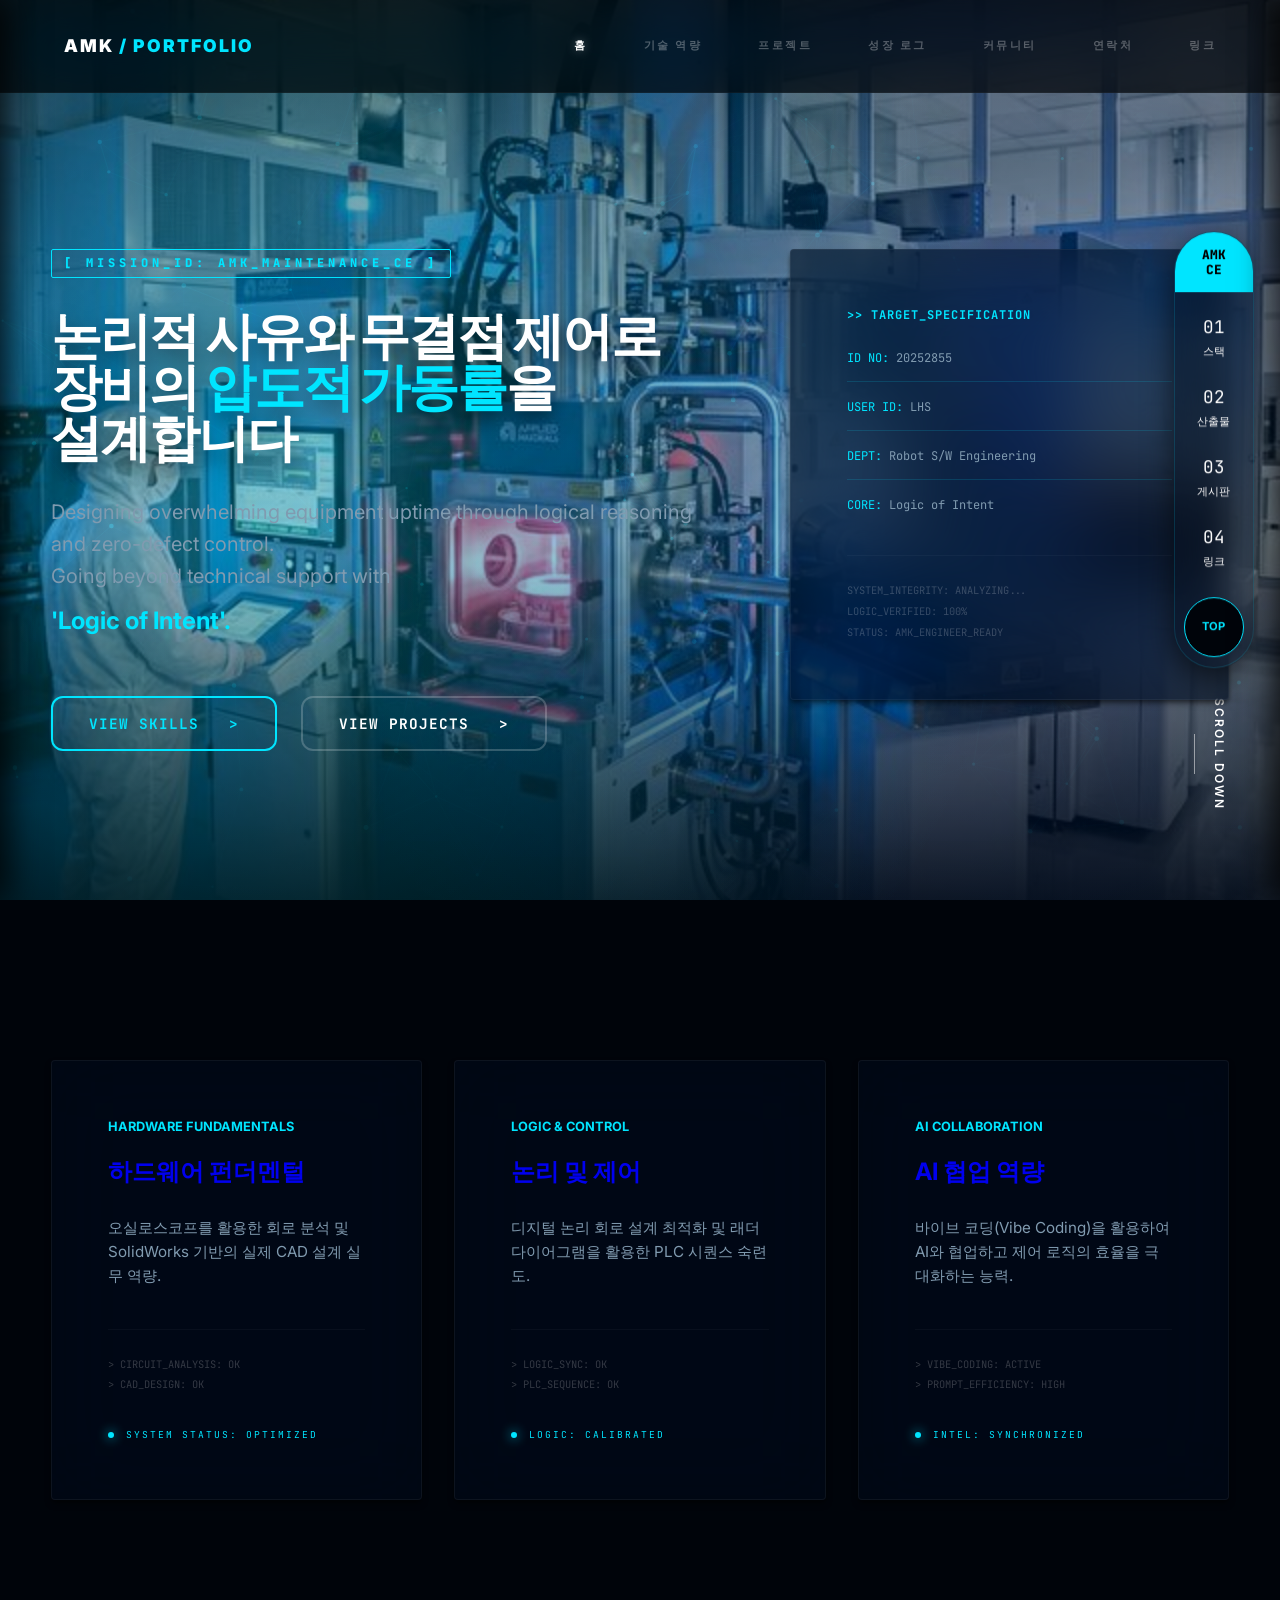
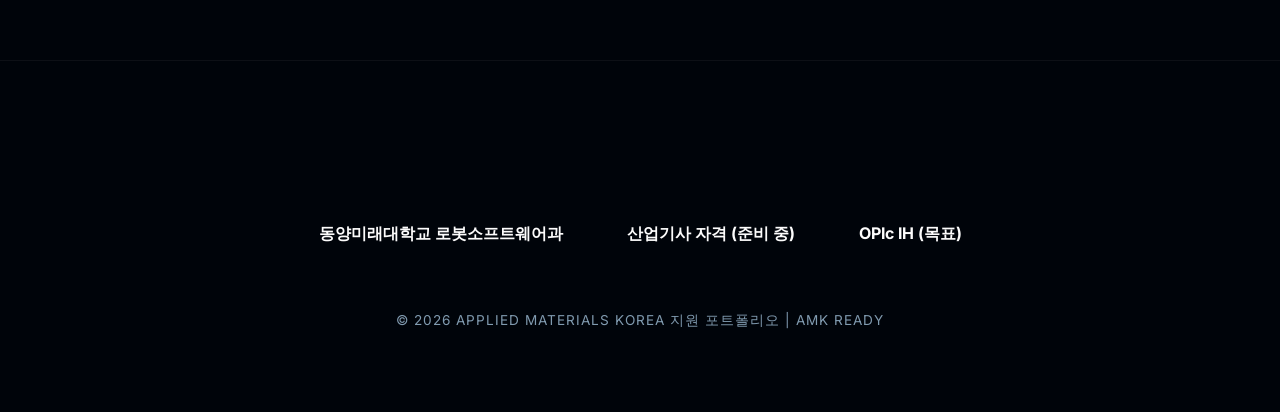
==== commit f1a603ae: "Add files via upload" ====
--- a/index.html
+++ b/index.html
@@ -48,6 +48,7 @@
             <a href="growth_log.html">성장 로그</a>
             <a href="community.html">커뮤니티</a>
             <a href="contact.html">연락처</a>
+            <a href="links.html">링크</a>
         </div>
     </nav>
 
